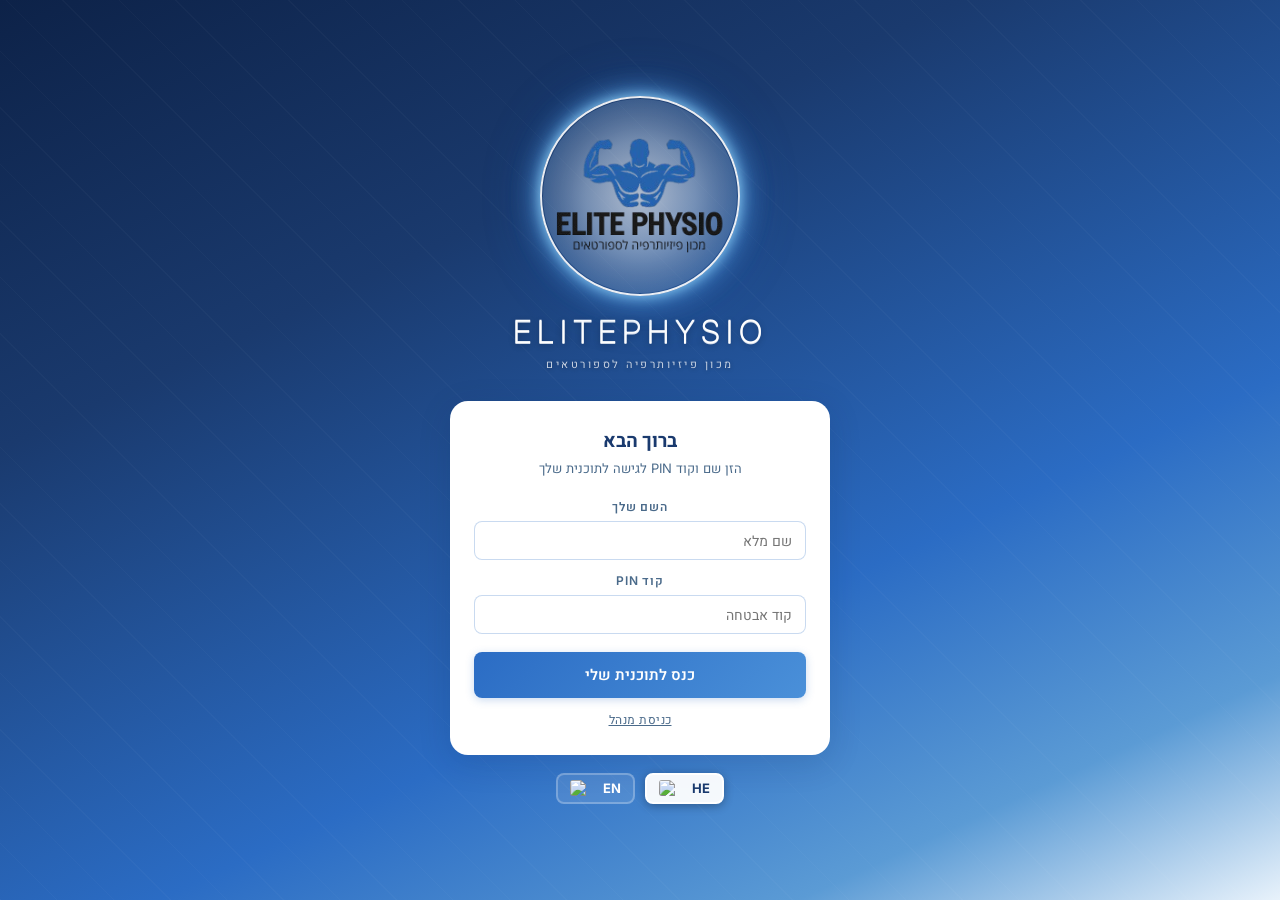
==== index.html @ 9453f8ec "Merge origin/main (parallel feature work) into security branch Resolves conflicts between this branc" ====
<!DOCTYPE html><!-- v3 -->
<html lang="en">
<head>
<meta charset="UTF-8">
<meta name="viewport" content="width=device-width,initial-scale=1">
<title>ElitePhysio</title>

<!-- PWA / Home Screen Icon -->
<link rel="manifest" href="manifest.json">
<link rel="icon" type="image/png" sizes="192x192" href="icon-192.png">
<link rel="apple-touch-icon" sizes="180x180" href="icon-180.png?v=7">
<meta name="theme-color" content="#2B6CC4">
<meta name="apple-mobile-web-app-capable" content="yes">
<meta name="apple-mobile-web-app-status-bar-style" content="black-translucent">
<meta name="apple-mobile-web-app-title" content="ElitePhysio">
<meta name="mobile-web-app-capable" content="yes">
<link rel="preconnect" href="https://fonts.googleapis.com">
<link href="https://fonts.googleapis.com/css2?family=Inter:wght@400;500;600;700;800&family=Heebo:wght@400;500;600;700;800&display=swap" rel="stylesheet">
<link rel="stylesheet" href="style.css">
</head>
<body>

<!-- ══════════════════════════════════════
     LOGIN SCREEN
══════════════════════════════════════ -->
<div id="LS">
<div style="display:flex;flex-direction:column;align-items:center;justify-content:center;min-height:100vh;padding:24px;position:relative;overflow:hidden;background:linear-gradient(155deg,#0d2248 0%,#1a3a6e 30%,#2B6CC4 65%,#5b9bd5 85%,#e8f2fb 100%)">
  <div style="position:absolute;inset:0;pointer-events:none;background:repeating-linear-gradient(45deg,rgba(255,255,255,0.025) 0px,rgba(255,255,255,0.025) 1px,transparent 1px,transparent 40px)"></div>
  <div style="position:relative;width:100%;max-width:380px;text-align:center">
    <!-- Logo with glowing ring -->
    <div id="logo-outer" style="margin:0 auto 16px;width:200px;height:200px;position:relative;cursor:pointer;border-radius:50%;transition:filter 0.4s ease">
      <!-- Outer glow halo -->
      <div style="position:absolute;inset:-12px;border-radius:50%;background:radial-gradient(circle,transparent 50%,rgba(120,200,255,0.12) 70%,transparent 88%);filter:blur(10px)"></div>
      <!-- Strong white cloudy inner fill -->
      <div style="position:absolute;inset:3px;border-radius:50%;background:radial-gradient(circle,rgba(255,255,255,0.65) 0%,rgba(225,240,255,0.45) 40%,rgba(180,215,255,0.15) 75%,transparent 100%)"></div>
      <!-- Glowing ring on top -->
      <div style="position:absolute;inset:0;border-radius:50%;border:2.5px solid rgba(255,255,255,0.9);box-shadow:0 0 14px rgba(150,220,255,0.9),0 0 30px rgba(100,180,255,0.6),0 0 55px rgba(43,108,196,0.4);z-index:2"></div>
      <!-- Coin shine hover effect -->
      <style>
        #logo-outer:hover { filter: drop-shadow(0 0 22px rgba(200,235,255,1)) drop-shadow(0 0 45px rgba(150,210,255,0.85)) drop-shadow(0 0 70px rgba(100,180,255,0.6)); }
        #logo-outer:hover .logo-img { filter: brightness(1.5) drop-shadow(0 0 18px rgba(255,255,255,0.95)) drop-shadow(0 0 35px rgba(200,235,255,0.85)) !important; }
        .logo-img { transition: filter 0.4s ease; }
        .hdr-logo { transition: filter 0.4s ease; cursor: pointer; border-radius: 50%; }
        .hdr-logo:hover { filter: drop-shadow(0 0 12px rgba(200,235,255,1)) drop-shadow(0 0 24px rgba(150,210,255,0.8)); }
        .hdr-logo:hover .hdr-logo-img { filter: brightness(1.5) drop-shadow(0 0 10px rgba(255,255,255,0.95)); }
        .hdr-logo-img { transition: filter 0.4s ease; }
      </style>
      <div id="logo-ring" style="position:absolute;inset:4px;border-radius:50%;overflow:hidden;display:flex;align-items:center;justify-content:center">
        <img class="logo-img" src="ElitePhysioLogo.png?v=4" alt="ElitePhysio" style="width:340px;height:340px;object-fit:contain;flex-shrink:0;margin-left:15px">
      </div>
    </div>

    <!-- Clinic name with depth -->
    <div style="font-size:32px;font-weight:300;letter-spacing:6px;margin-bottom:5px;text-transform:uppercase;
      text-shadow:0 1px 0 rgba(255,255,255,0.8),0 2px 6px rgba(0,0,0,0.3);
      color:#ffffff">ElitePhysio</div>
    <div id="l-tagline" style="font-size:11px;color:rgba(255,255,255,0.75);letter-spacing:2.5px;text-transform:uppercase;margin-bottom:28px;text-shadow:0 1px 4px rgba(0,0,0,0.3)"></div>

    <!-- Patient Login -->
    <div style="background:#fff;border-radius:18px;padding:26px 24px;box-shadow:0 8px 32px rgba(13,34,72,0.15);margin-bottom:14px">
      <div id="l-welcome" style="font-size:19px;font-weight:700;color:#1a3a6e;margin-bottom:4px"></div>
      <div id="l-intro" style="font-size:13px;color:#4a6a8a;margin-bottom:20px"></div>
      <div style="margin-bottom:12px">
        <div id="l-yn" class="lbl" style="color:#4a6a8a"></div>
        <input class="inp" id="pnm" placeholder="Full name" onkeydown="if(event.key==='Enter')plog()">
      </div>
      <div style="margin-bottom:18px">
        <div id="l-yp" class="lbl" style="color:#4a6a8a"></div>
        <input class="inp" id="ppi" type="password" maxlength="4" placeholder="PIN code" onkeydown="if(event.key==='Enter')plog()">
      </div>
      <div id="le2" style="color:#e05050;font-size:13px;margin-bottom:10px;display:none"></div>
      <button class="btn" style="width:100%;padding:12px;font-size:15px" onclick="plog()">
        <span id="l-enter"></span>
      </button>
      <div style="margin-top:12px;text-align:center">
        <button id="l-admin-btn" onclick="toggleAdmin()" style="background:none;border:none;color:#4a6a8a;font-size:12px;cursor:pointer;letter-spacing:.5px;text-decoration:underline"></button>
      </div>
    </div>

    <!-- Admin Box -->
    <div id="admin-box" class="hid" style="background:#1a2e50;border-radius:14px;padding:20px 24px;box-shadow:0 8px 32px rgba(13,34,72,0.25);margin-top:0px">
      <div id="l-al" class="lbl" style="color:rgba(255,255,255,0.7);margin-bottom:8px"></div>
      <input class="inp" id="apw" type="password" placeholder="Password" style="background:rgba(255,255,255,0.1);border-color:rgba(255,255,255,0.15);color:#fff;margin-bottom:14px" onkeydown="if(event.key==='Enter')alog()">
      <div id="le1" style="color:#fca5a5;font-size:13px;margin-bottom:8px;display:none"></div>
      <div style="display:flex;gap:8px">
        <button class="btn btng" style="padding:10px 16px;font-size:18px" onclick="toggleAdmin()">&#8592;</button>
        <button class="btn" style="flex:1;padding:10px" onclick="alog()">Enter</button>
      </div>
    </div>

    <!-- Language flags - using flag images -->
    <div style="display:flex;justify-content:center;gap:10px;margin-top:18px;direction:ltr">
      <button id="fle" onclick="setL('en')" style="background:rgba(255,255,255,0.9);border:2.5px solid #fff;border-radius:8px;padding:5px 12px;cursor:pointer;line-height:1.3;box-shadow:0 2px 8px rgba(0,0,0,0.25);font-size:13px;font-weight:700;display:flex;align-items:center;gap:5px">
        <img src="https://flagcdn.com/w40/us.png" style="width:28px;height:auto;border-radius:3px"> EN
      </button>
      <button id="flh" onclick="setL('he')" style="background:rgba(255,255,255,0.12);border:2px solid rgba(255,255,255,0.3);border-radius:8px;padding:5px 12px;cursor:pointer;line-height:1.3;box-shadow:none;font-size:13px;font-weight:700;display:flex;align-items:center;gap:5px;color:rgba(255,255,255,0.9)">
        <img src="https://flagcdn.com/w40/il.png" style="width:28px;height:auto;border-radius:3px"> HE
      </button>
    </div>
  </div>
</div>
</div>

<!-- ══════════════════════════════════════
     ADMIN SCREEN
══════════════════════════════════════ -->
<div id="AS" class="hid">
  <header style="direction:ltr">
    <div style="display:flex;align-items:center;gap:12px">
      <div class="hdr-logo" style="width:46px;height:46px;position:relative;flex-shrink:0;cursor:pointer;border-radius:50%">
        <div style="position:absolute;inset:2px;border-radius:50%;background:radial-gradient(circle,rgba(255,255,255,0.65) 0%,rgba(220,238,255,0.35) 50%,transparent 100%)"></div>
        <div style="position:absolute;inset:0;border-radius:50%;border:1.5px solid rgba(255,255,255,0.85);box-shadow:0 0 8px rgba(150,220,255,0.7),0 0 16px rgba(43,108,196,0.3);z-index:2"></div>
        <div style="position:absolute;inset:3px;border-radius:50%;overflow:hidden;display:flex;align-items:center;justify-content:center">
          <img class="hdr-logo-img" src="ElitePhysioLogo.png?v=4" alt="EP" style="width:80px;height:80px;object-fit:contain;flex-shrink:0;margin-left:4px">
        </div>
      </div>
      <div>
        <div style="font-size:15px;font-weight:300;color:#fff;letter-spacing:4px;text-transform:uppercase;text-shadow:0 1px 4px rgba(0,0,0,0.3)">ElitePhysio</div>
        <div style="font-size:10px;color:rgba(255,255,255,0.7);letter-spacing:1.5px;text-transform:uppercase" id="hdr-tag-a"></div>
      </div>
    </div>
    <div style="display:flex;align-items:center;gap:8px">
      <span id="svi" style="font-size:11px;color:rgba(255,255,255,0.8);display:none;align-items:center"><span class="spi"></span><span id="svt">Saving...</span></span>
      <button id="afle" onclick="setL('en')" style="background:rgba(255,255,255,0.9);border:2px solid #fff;border-radius:6px;padding:3px 8px;cursor:pointer;font-size:13px;font-weight:700;display:flex;align-items:center;gap:4px;color:#1a3a6e"><img src="https://flagcdn.com/w40/us.png" style="width:20px;height:auto;border-radius:2px"> EN</button>
      <button id="aflh" onclick="setL('he')" style="background:rgba(255,255,255,0.12);border:2px solid rgba(255,255,255,0.3);border-radius:6px;padding:3px 8px;cursor:pointer;font-size:13px;font-weight:700;display:flex;align-items:center;gap:4px;color:rgba(255,255,255,0.9)"><img src="https://flagcdn.com/w40/il.png" style="width:20px;height:auto;border-radius:2px"> HE</button>
      <button class="btn btng" style="font-size:12px;padding:6px 12px" onclick="dout()" id="alo">Log Out</button>
    </div>
  </header>
  <div class="topnav">
    <button class="nb on" id="nbd" onclick="gv('d')">Dashboard</button>
    <button class="nb" id="nbp" onclick="gv('p')">Patients</button>
    <button class="nb" id="nbs" onclick="gv('s')">Analytics</button>
  </div>
  <div class="page hid" id="vd"></div>
  <div class="page hid" id="vp">
    <div class="row"><span class="st" id="ptit">Patients</span><div style="display:flex;gap:8px"><button class="btn" style="font-size:12px;background:#fff3f3;color:#e74c3c;border:1px solid rgba(231,76,60,0.3)" onclick="omRecycleBin()" id="rbtn_pts">🗑 סל מחזור</button><button class="btn" style="font-size:12px" onclick="om('ap')" id="pnb">+ מטופל חדש</button></div></div>
    <input class="inp" id="psr" placeholder="Search..." oninput="rpl()" style="margin-bottom:14px">
    <div id="pls"></div>
  </div>
  <div class="page hid" id="vs"></div>
  <div class="page hid" id="vpat">
    <button class="btn" style="font-size:12px;margin-bottom:14px" onclick="navGoBack()" id="pbk">Back</button>
    <div class="panel" id="phd"></div>
    <div style="display:flex;gap:6px;margin:14px 0 12px;flex-wrap:wrap;background:linear-gradient(90deg,#1a3a6e,#2B6CC4,#4a90d9,#2B6CC4,#1a3a6e);padding:9px 12px;border-radius:11px;border-bottom:2px solid rgba(255,255,255,0.2)" id="ptbs"></div>
    <div id="pet"></div>
    <div id="pft" class="hid"></div>
    <div id="pct" class="hid"></div>
    <div id="pht" class="hid"></div>
  </div>
</div>

<!-- ══════════════════════════════════════
     PATIENT SCREEN
══════════════════════════════════════ -->
<div id="PS" class="hid">
  <header style="direction:ltr">
    <div style="display:flex;align-items:center;gap:12px">
      <div class="hdr-logo" style="width:46px;height:46px;position:relative;flex-shrink:0;cursor:pointer;border-radius:50%">
        <div style="position:absolute;inset:2px;border-radius:50%;background:radial-gradient(circle,rgba(255,255,255,0.65) 0%,rgba(220,238,255,0.35) 50%,transparent 100%)"></div>
        <div style="position:absolute;inset:0;border-radius:50%;border:1.5px solid rgba(255,255,255,0.85);box-shadow:0 0 8px rgba(150,220,255,0.7),0 0 16px rgba(43,108,196,0.3);z-index:2"></div>
        <div style="position:absolute;inset:3px;border-radius:50%;overflow:hidden;display:flex;align-items:center;justify-content:center">
          <img class="hdr-logo-img" src="ElitePhysioLogo.png?v=4" alt="EP" style="width:80px;height:80px;object-fit:contain;flex-shrink:0;margin-left:4px">
        </div>
      </div>
      <div>
        <div style="font-size:15px;font-weight:300;color:#fff;letter-spacing:4px;text-transform:uppercase;text-shadow:0 1px 4px rgba(0,0,0,0.3)">ElitePhysio</div>
        <div style="font-size:10px;color:rgba(255,255,255,0.7);letter-spacing:1.5px;text-transform:uppercase" id="hdr-tag-p"></div>
      </div>
    </div>
    <div style="display:flex;gap:8px;align-items:center">
      <button id="pfle" onclick="setL('en')" style="background:rgba(255,255,255,0.9);border:2px solid #fff;border-radius:6px;padding:3px 8px;cursor:pointer;font-size:13px;font-weight:700;display:flex;align-items:center;gap:4px;color:#1a3a6e"><img src="https://flagcdn.com/w40/us.png" style="width:20px;height:auto;border-radius:2px"> EN</button>
      <button id="pflh" onclick="setL('he')" style="background:rgba(255,255,255,0.12);border:2px solid rgba(255,255,255,0.3);border-radius:6px;padding:3px 8px;cursor:pointer;font-size:13px;font-weight:700;display:flex;align-items:center;gap:4px;color:rgba(255,255,255,0.9)"><img src="https://flagcdn.com/w40/il.png" style="width:20px;height:auto;border-radius:2px"> HE</button>
      <button class="btn btng" style="font-size:12px;padding:6px 12px" onclick="dout()" id="plo">Log Out</button>
    </div>
  </header>
  <div class="topnav" style="padding:5px 16px;min-height:12px"></div>
  <div class="page" style="max-width:720px">
    <div class="panel" id="psh"></div>
    <div style="display:flex;gap:6px;margin:14px 0 12px;flex-wrap:wrap;background:linear-gradient(90deg,#1a3a6e,#2B6CC4,#4a90d9,#2B6CC4,#1a3a6e);padding:9px 12px;border-radius:11px;border-bottom:2px solid rgba(255,255,255,0.2)" id="pstb"></div>
    <div id="psex"></div>
    <div id="psfu" class="hid"></div>
    <div id="pshi" class="hid"></div>
    <div id="psap" class="hid"></div>
  </div>
</div>

<!-- Modal overlay -->
<div class="mbg" id="MB"><div class="mbox" id="MC"></div></div>
<!-- File upload (hidden) -->
<input type="file" id="fi" multiple accept="image/*,.pdf,.doc,.docx" style="display:none" onchange="hf(event)">

<!-- Scripts — order matters: data first, then app logic -->
<script src="data.js?v=6"></script>
<script src="app.js?v=23"></script>
<script>
// ── Mobile scroll aura on login screen ──
(function(){
  var logoOuter = document.getElementById('logo-outer');
  var glowTimer = null;
  function triggerGlow(){
    if(!logoOuter) return;
    logoOuter.style.filter='drop-shadow(0 0 22px rgba(200,235,255,1)) drop-shadow(0 0 45px rgba(150,210,255,0.85)) drop-shadow(0 0 70px rgba(100,180,255,0.6))';
    var img=logoOuter.querySelector('.logo-img');
    if(img) img.style.filter='brightness(1.5) drop-shadow(0 0 18px rgba(255,255,255,0.95))';
    clearTimeout(glowTimer);
    glowTimer=setTimeout(function(){
      if(logoOuter) logoOuter.style.filter='';
      if(img) img.style.filter='';
    },1200);
  }
  var lastScrollY=0;
  document.addEventListener('touchmove',function(e){
    var ls=document.getElementById('LS');
    if(ls&&!ls.classList.contains('hid')){
      var y=e.touches[0].clientY;
      if(Math.abs(y-lastScrollY)>8){triggerGlow();lastScrollY=y;}
    }
  },{passive:true});
  document.addEventListener('touchstart',function(e){
    if(e.target.closest&&e.target.closest('#logo-outer')) triggerGlow();
  },{passive:true});
})();

// ── Drag-to-reorder exercises (long-press 700ms) ──
var _drag={el:null,idx:null,planId:null,phaseIdx:null,dayId:null,timer:null,active:false};

function initDrag(el,idx,planId,phaseIdx,dayId){
  el.setAttribute('data-ex-idx',''+idx);
  el.style.cursor='grab';

  function onHold(){
    _drag.active=true; _drag.idx=idx; _drag.planId=planId; _drag.phaseIdx=phaseIdx; _drag.dayId=dayId; _drag.el=el;
    el.style.opacity='0.5'; el.style.transform='scale(1.04)'; el.style.boxShadow='0 10px 28px rgba(43,108,196,0.4)';
    el.style.zIndex='100'; el.style.cursor='grabbing';
    if(navigator.vibrate) navigator.vibrate(60);
  }
  function reset(){
    clearTimeout(_drag.timer); _drag.timer=null;
    if(_drag.el){ _drag.el.style.opacity=''; _drag.el.style.transform=''; _drag.el.style.boxShadow=''; _drag.el.style.zIndex=''; _drag.el.style.cursor='grab'; }
    _drag.active=false; _drag.el=null; _drag.idx=null;
  }
  function getTargetIdx(x,y){
    var all=document.querySelectorAll('[data-ex-idx]');
    for(var i=0;i<all.length;i++){
      if(all[i]===el) continue;
      var r=all[i].getBoundingClientRect();
      if(x>=r.left&&x<=r.right&&y>=r.top&&y<=r.bottom) return parseInt(all[i].getAttribute('data-ex-idx'));
    }
    return -1;
  }
  function doSwap(targetIdx){
    if(targetIdx<0||targetIdx===_drag.idx) return;
    reorderExercise({idx:_drag.idx,planId:_drag.planId,phaseIdx:_drag.phaseIdx,dayId:_drag.dayId},targetIdx);
    // After reorder, rex() re-renders so drag state resets naturally
  }

  // Mouse
  el.addEventListener('mousedown',function(e){
    if(e.button!==0) return;
    _drag.timer=setTimeout(onHold,700);
  });
  el.addEventListener('mousemove',function(e){
    if(!_drag.active||_drag.idx===null||_drag.el!==el) return;
    var t=getTargetIdx(e.clientX,e.clientY);
    if(t>=0) doSwap(t);
  });
  el.addEventListener('mouseup',function(){ reset(); });
  el.addEventListener('mouseleave',function(){ if(!_drag.active) clearTimeout(_drag.timer); });

  // Touch
  el.addEventListener('touchstart',function(e){
    _drag.timer=setTimeout(onHold,700);
  },{passive:true});
  el.addEventListener('touchmove',function(e){
    clearTimeout(_drag.timer);
    if(!_drag.active||_drag.idx===null||_drag.el!==el) return;
    e.preventDefault();
    var t=e.touches[0];
    var targetIdx=getTargetIdx(t.clientX,t.clientY);
    if(targetIdx>=0) doSwap(targetIdx);
  },{passive:false});
  el.addEventListener('touchend',function(){ reset(); },{passive:true});
}

function reorderExercise(src,targetIdx){
  var p=cur; if(!p) return;
  var exArr=null;
  if(src.planId){
    var plan=(p.workoutPlans||[]).find(function(x){return x.id===src.planId;});
    if(plan){
      var days=plan.type==='periodized'?((plan.phases||[])[src.phaseIdx]||{}).days||[]:plan.days||[];
      var day=days.find(function(d){return d.id===src.dayId;});
      if(day) exArr=day.exercises;
    }
  } else { exArr=p.exercises; }
  if(!exArr||targetIdx<0||targetIdx>=exArr.length) return;
  var moved=exArr.splice(src.idx,1)[0];
  exArr.splice(targetIdx,0,moved);
  pts=pts.map(function(x){return x.id===p.id?p:x;}); sv(); rex();
}
</script>
</body>
</html>
---- style.css ----
/* v3 ═══════════════════════════════════════
   ElitePhysio — style.css
   All visual styling for the app
═══════════════════════════════════════ */

/* ── Reset & Base ── */
*{box-sizing:border-box;margin:0;padding:0}
body,input,textarea,select,button{font-family:'Inter','Heebo',system-ui,sans-serif;font-size:14px}
body{color:#1a2535;min-height:100vh;background:#e8f0f8}

/* ── Background effects ── */
body::before{content:"";position:fixed;inset:0;z-index:-3;
  background:radial-gradient(ellipse 90% 55% at 15% 5%,rgba(43,108,196,0.18) 0%,transparent 55%),
  radial-gradient(ellipse 70% 45% at 88% 85%,rgba(91,155,213,0.14) 0%,transparent 50%),
  radial-gradient(ellipse 50% 40% at 50% 50%,rgba(200,220,240,0.25) 0%,transparent 60%);
  background-color:#e8f0f8}
body::after{content:"";position:fixed;inset:0;z-index:-2;pointer-events:none;
  background-image:repeating-linear-gradient(0deg,rgba(43,108,196,0.04) 0px,rgba(43,108,196,0.04) 1px,transparent 1px,transparent 60px),
  repeating-linear-gradient(90deg,rgba(43,108,196,0.04) 0px,rgba(43,108,196,0.04) 1px,transparent 1px,transparent 60px)}

/* ── Header & Navigation ── */
header{background:linear-gradient(90deg,#1a3a6e 0%,#2B6CC4 45%,#4a8fd4 75%,#2B6CC4 100%);
  border-bottom:3px solid rgba(255,255,255,0.25);padding:0 18px;height:66px;
  display:flex;align-items:center;justify-content:space-between;
  position:sticky;top:0;z-index:50;box-shadow:0 3px 20px rgba(43,108,196,.3)}
.topnav{background:linear-gradient(90deg,#2B6CC4 0%,#4a90d9 40%,#6aaae0 60%,#4a90d9 80%,#2B6CC4 100%);
  border-bottom:3px solid rgba(255,255,255,0.22);
  display:flex;justify-content:center;padding:8px 16px;gap:6px;
  box-shadow:0 2px 10px rgba(43,108,196,.2)}

/* ── Layout ── */
.page{max-width:900px;margin:0 auto;padding:22px 16px}

/* ── Cards & Panels ── */
.card{background:rgba(255,255,255,0.88);border:1px solid rgba(43,108,196,0.18);
  border-radius:14px;padding:15px 18px;margin-bottom:10px;
  box-shadow:0 2px 12px rgba(43,108,196,.08);cursor:pointer;transition:all .2s}
.card:hover{border-color:rgba(43,108,196,0.5);box-shadow:0 5px 20px rgba(43,108,196,.16);transform:translateY(-2px)}
.cal-card:hover{transform:none;box-shadow:0 2px 12px rgba(43,108,196,.08);border-color:rgba(43,108,196,0.18)}
.panel{background:rgba(255,255,255,0.88);border:1px solid rgba(43,108,196,0.18);
  border-radius:14px;padding:20px 22px;box-shadow:0 2px 12px rgba(43,108,196,.08);margin-bottom:12px}
.xcard{background:rgba(232,240,248,0.75);border:1px solid rgba(43,108,196,0.15);
  border-radius:10px;padding:13px 15px;margin-bottom:8px}
.stat-card{background:rgba(255,255,255,0.88);border:1px solid rgba(43,108,196,0.18);
  border-radius:14px;padding:16px 18px;box-shadow:0 2px 12px rgba(43,108,196,.08)}
.accent-bar{height:3px;border-radius:2px;margin-bottom:10px}

/* ── Buttons ── */
.btn{border-radius:8px;padding:8px 16px;font-size:13px;cursor:pointer;font-weight:600;
  border:none;white-space:nowrap;transition:all .18s;
  background:linear-gradient(135deg,#2B6CC4,#4a90d9);color:#fff;
  box-shadow:0 2px 8px rgba(43,108,196,.25)}
.btn:hover{background:linear-gradient(135deg,#1d5aaa,#2B6CC4);
  box-shadow:0 4px 16px rgba(43,108,196,.38);transform:translateY(-1px)}
.btnd{background:linear-gradient(135deg,#e05050,#c0392b);box-shadow:0 2px 8px rgba(192,57,43,.25)}
.btnd:hover{background:linear-gradient(135deg,#c0392b,#a93226)}
.btnpu{background:linear-gradient(135deg,#6d28d9,#9b6dff);box-shadow:0 2px 8px rgba(109,40,217,.25)}
.btng{background:rgba(255,255,255,0.18);border:1.5px solid rgba(255,255,255,0.45);color:#fff;box-shadow:none}
.btng:hover{background:rgba(255,255,255,0.28);transform:translateY(-1px)}

/* ── Inputs ── */
.inp{background:rgba(255,255,255,0.92);border:1.5px solid rgba(43,108,196,0.25);
  border-radius:8px;padding:10px 13px;color:#1a2535;font-size:14px;width:100%;outline:none;
  transition:border-color .2s}
.inp:focus{border-color:#2B6CC4;box-shadow:0 0 0 3px rgba(43,108,196,.1)}
.lbl{font-size:12px;color:#4a6a8a;text-transform:uppercase;letter-spacing:.8px;margin-bottom:5px;display:block;font-weight:600}

/* ── Badges ── */
.bdg{display:inline-flex;align-items:center;border-radius:5px;padding:3px 9px;font-size:12px;font-weight:600}

/* ── Nav buttons (top bar) ── */
.nb{background:rgba(255,255,255,0.18);border:1.5px solid rgba(255,255,255,0.35);
  border-radius:8px;padding:7px 14px;color:rgba(255,255,255,0.85);
  font-size:13px;cursor:pointer;font-weight:500;transition:all .2s}
.nb:hover{background:rgba(255,255,255,0.28);color:#fff;transform:translateY(-1px)}
.nb.on{background:#fff;border-color:#fff;color:#1d5aaa;font-weight:700;box-shadow:0 2px 10px rgba(0,0,0,.12)}

/* ── Grid ── */
.g2{display:grid;grid-template-columns:1fr 1fr;gap:12px}

/* ── Modal ── */
.mbg{display:none;position:fixed;inset:0;background:rgba(20,40,80,.45);
  z-index:200;align-items:center;justify-content:center;backdrop-filter:blur(4px)}
.mbg.on{display:flex}
.mbox{background:rgba(255,255,255,0.97);border:1px solid rgba(43,108,196,.22);
  border-radius:16px;padding:24px;width:92%;max-width:520px;max-height:88vh;overflow-y:auto;
  box-shadow:0 16px 60px rgba(43,108,196,.18)}

/* ── Utilities ── */
.row{display:flex;align-items:center;justify-content:space-between;margin-bottom:14px;gap:8px;flex-wrap:wrap}
.st{font-size:12px;font-weight:700;color:#4a6a8a;text-transform:uppercase;letter-spacing:1.2px}
.av{border-radius:10px;background:linear-gradient(135deg,#dce8f8,#b8d0f0);
  border:1.5px solid rgba(43,108,196,0.3);display:flex;align-items:center;
  justify-content:center;font-weight:700;flex-shrink:0;color:#1d5aaa}

/* ── Language flags ── */
.fl{font-size:18px;background:none;border:2px solid rgba(255,255,255,0.35);
  border-radius:7px;padding:2px 6px;cursor:pointer;line-height:1;transition:all .2s}
.fl.on{border-color:rgba(255,255,255,0.9);background:rgba(255,255,255,0.2)}
/* Login page flags */
.lfl{font-size:18px;background:none;border:2px solid rgba(43,108,196,0.3);
  border-radius:7px;padding:2px 6px;cursor:pointer;line-height:1;transition:all .2s}
.lfl.on{border-color:#2B6CC4;background:rgba(43,108,196,0.1)}

/* ── Spinner ── */
.spb{display:inline-block;width:13px;height:13px;border:2px solid rgba(43,108,196,.2);
  border-top:2px solid #2B6CC4;border-radius:50%;animation:spin .8s linear infinite;margin-right:5px;vertical-align:middle}
.spi{display:inline-block;width:13px;height:13px;border:2px solid rgba(255,255,255,.2);
  border-top:2px solid #fff;border-radius:50%;animation:spin .8s linear infinite;margin-right:5px;vertical-align:middle}
@keyframes spin{to{transform:rotate(360deg)}}

/* ── Misc ── */
.hid{display:none}
.bar{background:rgba(43,108,196,.12);border-radius:4px;height:7px;overflow:hidden;margin-top:4px}
.logo-wrap{width:42px;height:42px;background:#fff;border-radius:50%;display:flex;align-items:center;justify-content:center;flex-shrink:0;box-shadow:0 2px 10px rgba(0,0,0,.18);overflow:hidden}
.logo-lg{width:104px;height:104px;background:#fff;border-radius:50%;display:flex;align-items:center;justify-content:center;flex-shrink:0;box-shadow:0 6px 30px rgba(43,108,196,.2);margin-bottom:18px;overflow:hidden;border:3px solid rgba(43,108,196,0.2)}
.pat-name{color:#1a3a6e;font-weight:700;font-size:15px}
.pat-sub{font-size:12px;color:#4a6a8a;margin-top:2px}
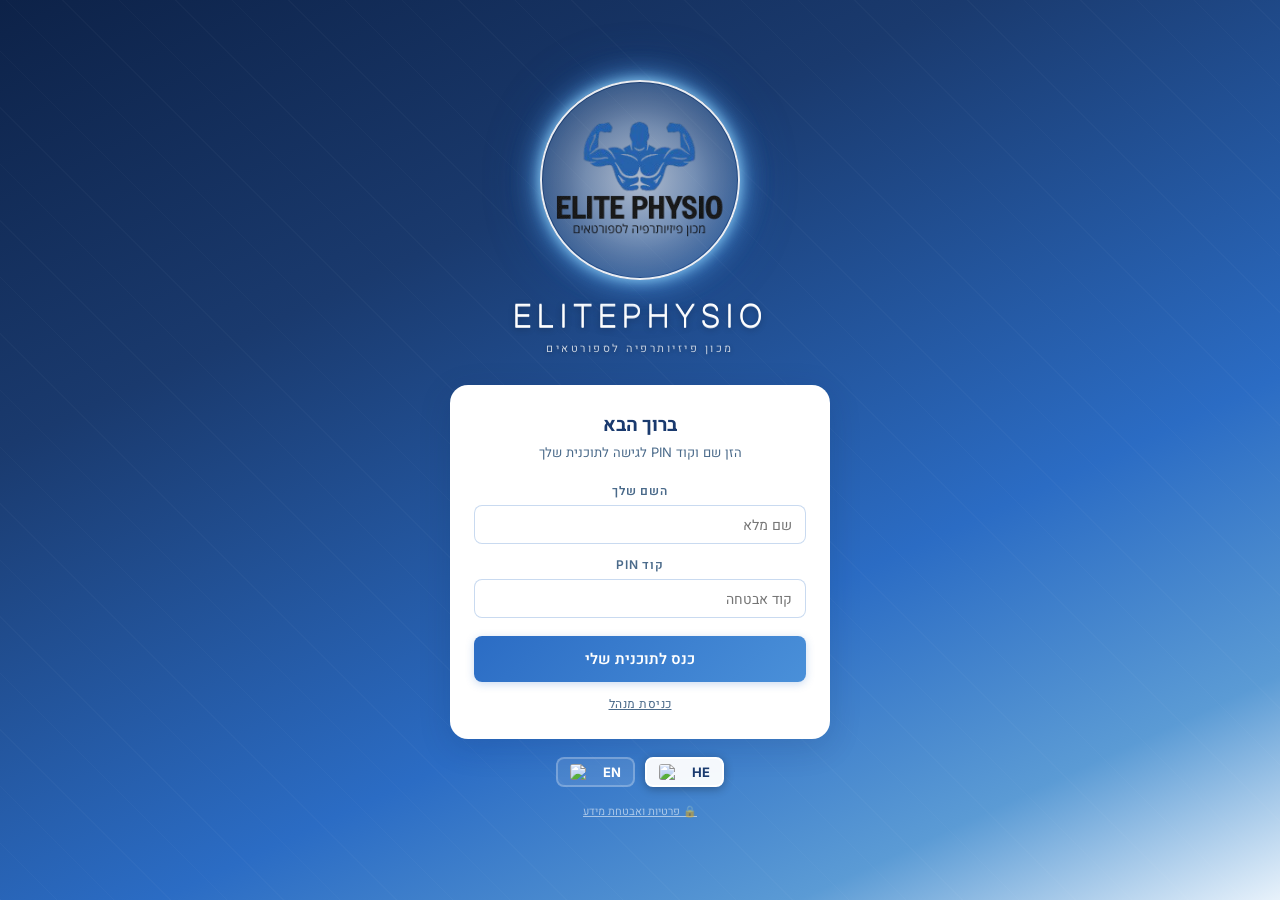
==== commit 83b525ab: "Add patient consent gate on first login, evidence logging, and Privacy/Security policy pages" ====
--- a/index.html
+++ b/index.html
@@ -97,6 +97,9 @@
         <img src="https://flagcdn.com/w40/il.png" style="width:28px;height:auto;border-radius:3px"> HE
       </button>
     </div>
+    <div style="text-align:center;margin-top:14px">
+      <button onclick="showPolicyModal('resp')" style="background:none;border:none;color:rgba(255,255,255,0.55);font-size:11px;cursor:pointer;text-decoration:underline">🔒 <span id="l-policy-link"></span></button>
+    </div>
   </div>
 </div>
 </div>
@@ -123,6 +126,7 @@
       <span id="svi" style="font-size:11px;color:rgba(255,255,255,0.8);display:none;align-items:center"><span class="spi"></span><span id="svt">Saving...</span></span>
       <button id="afle" onclick="setL('en')" style="background:rgba(255,255,255,0.9);border:2px solid #fff;border-radius:6px;padding:3px 8px;cursor:pointer;font-size:13px;font-weight:700;display:flex;align-items:center;gap:4px;color:#1a3a6e"><img src="https://flagcdn.com/w40/us.png" style="width:20px;height:auto;border-radius:2px"> EN</button>
       <button id="aflh" onclick="setL('he')" style="background:rgba(255,255,255,0.12);border:2px solid rgba(255,255,255,0.3);border-radius:6px;padding:3px 8px;cursor:pointer;font-size:13px;font-weight:700;display:flex;align-items:center;gap:4px;color:rgba(255,255,255,0.9)"><img src="https://flagcdn.com/w40/il.png" style="width:20px;height:auto;border-radius:2px"> HE</button>
+      <button class="btn btng" style="font-size:11px;padding:6px 9px" onclick="showPolicyModal('resp')" title="Privacy &amp; Security">🔒</button>
       <button class="btn btng" style="font-size:12px;padding:6px 12px" onclick="dout()" id="alo">Log Out</button>
     </div>
   </header>
@@ -191,7 +195,7 @@
 
 <!-- Scripts — order matters: data first, then app logic -->
 <script src="data.js?v=6"></script>
-<script src="app.js?v=23"></script>
+<script src="app.js?v=24"></script>
 <script>
 // ── Mobile scroll aura on login screen ──
 (function(){
